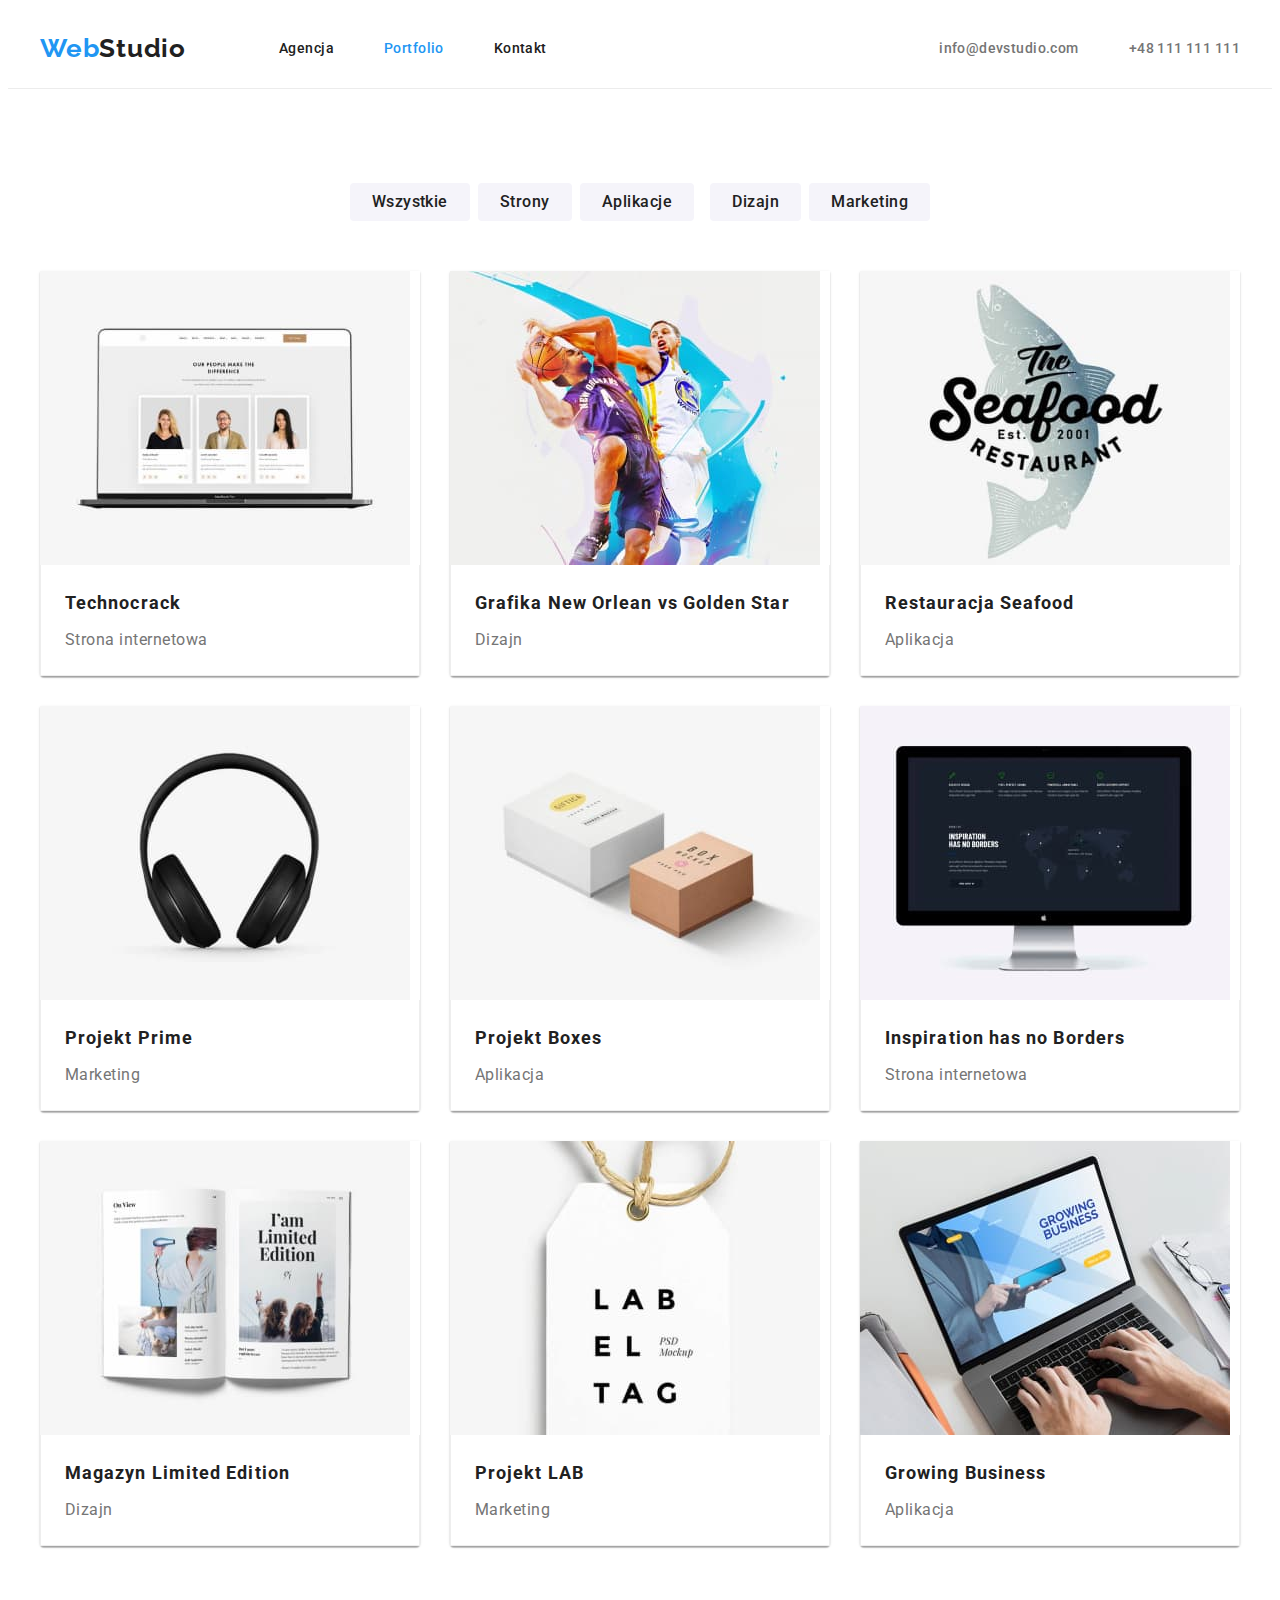
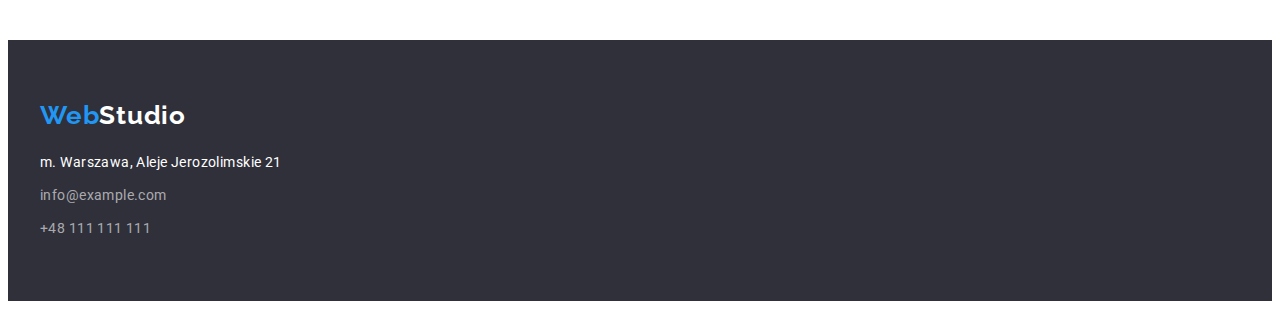
==== portfolio.html @ d02a9b78 "Commit" ====
<!DOCTYPE html>
<html lang="pl">

<head>
    <meta charset="UTF-8">
    <meta http-equiv="X-UA-Compatible" content="IE=edge">
    <meta name="viewport" content="width=device-width, initial-scale=1.0">
    <title>webstudio-pierwszy projekt</title>
    
    <!--Normalize-->
    <link rel="stylesheet" href="https://cdnjs.cloudflare.com/ajax/libs/modern-normalize/1.1.0/modern-normalize.min.css"
        integrity="sha512-wpPYUAdjBVSE4KJnH1VR1HeZfpl1ub8YT/NKx4PuQ5NmX2tKuGu6U/JRp5y+Y8XG2tV+wKQpNHVUX03MfMFn9Q=="
        crossorigin="anonymous" referrerpolicy="no-referrer" />
    <!--Normalize end-->
    <!--Google fonts links-->
    <link rel="preconnect" href="https://fonts.googleapis.com">
    <link rel="preconnect" href="https://fonts.gstatic.com" crossorigin>
    <link href="https://fonts.googleapis.com/css2?family=Raleway:wght@700&family=Roboto:wght@400;500;700;900&display=swap"
        rel="stylesheet">
    <!--End Google fonts links-->
    
    <link rel="stylesheet" href="css/styles.css">

</head>

<body>
<header class="header">
<div class="container header-container">
    <!-- <div class="header-container"> -->
        <a class="logo" href="index.html"><span class="brand-color-blue">Web</span>Studio</a>
        <nav class="header-nav-list">
        <ul class="list-style header-nav-container">
            <li><a class="menu-link" href="/index.html">Agencja</a></li>
            <li><a href="./portfolio.html" class="menu-link-activ">Portfolio</a></li>
            <li><a href="/index.html" class="menu-link">Kontakt</a></li>
        </ul>
        </nav>
    <!-- </div> -->
    <!-- <div class="header-nav-container"> -->
        <ul class="list-style contact-list">
        <li><a class="menu-contact-link" href="mailto:info@devstudio.com">info@devstudio.com</a></li>
        <li><a class="menu-contact-link" href="tel:48111111111">+48 111 111 111</a></li>
        </ul>
    <!-- </div> -->
</div>
</header>


    <main>
        <!--Filtr na Stronie portfolio-->
        <section class="section">
            <div class="container">
            <h1 class="visually-hidden">Portfolio</h1>
            <ul class="list-style portfolio-list-button">
               <li><button type="button" class="portfolio-button">Wszystkie</button></li>
                <li><button type="button" class="portfolio-button">Strony</button></li>
                <li><button type="button" class="portfolio-button">Aplikacje</button><li>
                <li><button type="button" class="portfolio-button">Dizajn</button></li>
                <li><button type="button" class="portfolio-button">Marketing</button></li>
            </ul>
            <ul class="list-style portfolio-grid" >
                <li class="portfolio-card">
                    <img src="images/portfolio1.jpg" alt="strona internetowa" width="370" height="294">
                    <div class="portfolio-card-description">
                        <h2 class="portfolio-header2">Technocrack</h2>
                    <p class="portfolio-filter">Strona internetowa</p>
                    </div>
                </li>
                <li class="portfolio-card">
                    <img src="images/portfolio2.jpg" alt="dwóch koszykarzy" width="370" height="294">
                    <div class="portfolio-card-description">
                    <h2 class="portfolio-header2">Grafika New Orlean vs Golden Star</h2>
                    <p class="portfolio-filter">Dizajn</p>
                    </div>
                </li>
                <li class="portfolio-card">
                    <img src="images/portfolio3.jpg" alt="logo z rybą" width="370" height="294">
                    <div class="portfolio-card-description">
                    <h2 class="portfolio-header2">Restauracja Seafood</h2>
                    <p class="portfolio-filter">Aplikacja</p>
                    </div>
                </li>
                <li class="portfolio-card">
                    <img src="images/portfolio4.jpg" alt="słuchawki" width="370" height="294">
                    <div class="portfolio-card-description">
                    <h2 class="portfolio-header2">Projekt Prime</h2>
                    <p class="portfolio-filter">Marketing</p>
                    </div>
                </li>
                <li class="portfolio-card">
                    <img src="images/portfolio5.jpg" alt="dwa pudełka" width="370" height="294">
                    <div class="portfolio-card-description">
                    <h2 class="portfolio-header2">Projekt Boxes</h2>
                    <p class="portfolio-filter">Aplikacja</p>
                    </div>
                </li>
                <li class="portfolio-card">
                    <img src="images/portfolio6.jpg" alt="monitor" width="370" height="294">
                    <div class="portfolio-card-description">
                    <h2 class="portfolio-header2">Inspiration has no Borders</h2>
                    <p class="portfolio-filter">Strona internetowa</p>
                    </div>
                </li>
                <li class="portfolio-card">
                    <img src="images/portfolio7.jpg" alt="książka" width="370" height="294">
                    <div class="portfolio-card-description">
                    <h2 class="portfolio-header2">Magazyn Limited Edition</h2>
                    <p class="portfolio-filter">Dizajn</p>
                    </div>
                </li>
                <li class="portfolio-card">
                    <img src="images/portfolio8.jpg" alt="etykietka" width="370" height="294">
                    <div class="portfolio-card-description">
                    <h2 class="portfolio-header2">Projekt LAB</h2>
                    <p class="portfolio-filter">Marketing</p>
                    </div>
                </li>
                <li class="portfolio-card">
                    <img src="images/portfolio9.jpg" alt="laptop" width="370" height="294">
                    <div class="portfolio-card-description">
                    <h2 class="portfolio-header2">Growing Business</h2>
                    <p class="portfolio-filter">Aplikacja</p>
                    </div>
                </li>
            </ul>
             </div> 
        </section>
    </main>


    <footer class="footer">
        <div class="container">
            <a class="footer-logo" href="index.html"><span class="brand-color-blue">Web</span>Studio</a>
            <address class="address style">
                <ul class="list-style">
                    <li class="footer-padding"><a class="footer-link-address" href="https://goo.gl/maps/v4wxsE9NDZiypeX38"
                            target="_blank">m. Warszawa, Aleje Jerozolimskie 21</a></li>
                    <li class="footer-padding"><a class="footer-link-contact"
                            href="mailto:info@example.com">info@example.com</a></li>
                    <li class="footer-padding"><a class="footer-link-contact" href="tel:48111111111">+48 111 111 111</a>
                    </li>
                </ul>
            </address>
        </div>
    </footer>
</body>

</html>
---- css/styles.css ----
:root{
    --brand-color-blue: #2196F3;
    --brand-color-black: #212121;
    --brand-color-grey: #757575;
    --brand-color-white: #FFFFFF;
    --brand-footer-color-grey:rgba(255, 255, 255, 0.6);
    --brand-background-dark: #2F303A;
    --brand-background-main: #E5E5E5;
    --brand-background-team: #F5F4FA;
    --brand-header-border: #ECECEC;

}

body{
    font-family: 'Roboto', sans-serif;
    color: var(--brand-color-black);
    background-color: var(--brand-color-white);
    font-size: 14px;
    letter-spacing: 0.03em;
    /* margin: 0 auto; */
}
h1,
h2,
h3,
h4,
h5,
h6,
p{
    margin: 0;
}

img{
    display: block;
    max-width: 100%;
    height: auto;
}
ul,
ol{
    list-style: none;
    padding-left: 0;
    margin: 0;
}
a {
    text-decoration: none;
}
address{
    font-style: normal;
}
/* button{
    display: block;
    cursor: pointer;
    border: none;
    border-radius: 4px;
} */




.header{
border-bottom: 1px solid var(--brand-header-border);
}

.container {
    width: 1200px;
    margin: 0 auto;
    padding: 0 15px;
    
}
.header-container {
   display: flex; 
align-items: center;
/* justify-content: space-between;
padding-top: 24px;
    padding-bottom: 25px; */
}

.header-nav-container {
    display: flex;
    align-items: center;
    gap: 50px;
}

.contact-list{
 display: flex; 
align-items: center;
gap: 50px;
margin-left: auto;

}
.header-nav-list{
    margin-left: 93px;
}

/* .header-nav-container li{
    margin: 0 20px
} */


.flex-list{
    display: flex;
}
.photo-list{
    display: flex;
    /* margin-top: 50px; */
    gap: 30px;
}
.section {
    padding: 94px 0;
}

.list-style{
    list-style:none;
    
}
.lorem-section{
    padding-bottom: 0;
}

.lorem-h3 {
font-weight: 700;
    font-size: 14px;
    line-height: 1.1429;
    letter-spacing: 0.03em;
    margin-bottom: 10px;
}

.lorem-p {
    
    line-height: 1.714;
    color: var(--brand-color-grey);
}

.portfolio-header2{
    font-weight: 700;
        font-size: 18px;
        line-height: 2;
        letter-spacing: 0.06em;
        margin-bottom: 4px;
}


.header-two{
    font-weight: 700;
        font-size: 36px;
        line-height: 1.1667;
        letter-spacing: 0.03em;
        text-align: center;
        margin-bottom: 50px;
        }

.portfolio-filter{
    color: var(--brand-color-grey);
        font-size: 16px;
        line-height: 1.875;
        letter-spacing: 0.03em;
}


.logo{
    font-family: 'Raleway', sans-serif;
    font-weight: 700;
    font-size: 26px;
    line-height: 1.19;
    letter-spacing: 0.03em;
    color: var(--brand-color-black);
    text-decoration: none;
}


.brand-color-blue{
   color: var(--brand-color-blue);
}

.menu-link{
text-decoration: none;
font-size: 14px;
font-weight: 500;
color: var(--brand-color-black);
padding: 32px 0;
        display: block;
}

.menu-link:hover{
color: var(--brand-color-blue);
}
.menu-link:focus{
color: var(--brand-color-blue);
}

.menu-link-activ{
    text-decoration: none;
        font-size: 14px;
        font-weight: 500;
        color: var(--brand-color-blue);
        padding: 32px 0;
        display: block;
    }
.menu-link-activ:hover{
color: var(--brand-color-blue);;
}
.menu-link-activ:focus{
color: var(--brand-color-blue);;
}

.menu-contact-link{
    color: var(--brand-color-grey);
    text-decoration: none;
    font-size: 14px;
    font-weight: 500;
}
.menu-contact-link:hover{
    color: var(--brand-color-blue);
    }

.menu-contact-link:focus {
    color: var(--brand-color-blue);
}


.header-one-structure{
    text-align: center;
    background-color: var(--brand-background-dark);
    padding: 200px 0;
    
}
.header-one{
    font-weight: 900;
        font-size: 44px;
        line-height: 1.3636;
        color: var(--brand-color-white);
        letter-spacing: 0.06em;
    text-align: center;
    margin: 0 auto;
    margin-bottom: 30px;
    width: 696px;
    
    
    }

.header-one-button {
    color: var(--brand-color-white);
    background-color: var(--brand-color-blue);
    border: none;
    font-weight: 700;
        font-size: 16px;
        line-height: 1.875;
        letter-spacing: 0.06em;
        cursor: pointer;
        font-family: 'Roboto', sans-serif;
        border-radius: 4px;
        padding: 10px 42px;
        
}


.team{
    background-color: var(--brand-background-team);
}

.team-card{
    
    background-color: var(--brand-color-white);
    box-shadow: 0px 1px 3px rgba(0, 0, 0, 0.12), 0px 1px 1px rgba(0, 0, 0, 0.14), 0px 2px 1px rgba(0, 0, 0, 0.2);
        border-radius: 0px 0px 4px 4px;
        /* padding-bottom: 30px; */
        text-align: center;
        
}
.team-padding{
    padding-top: 30px;
    padding-bottom: 30px;
}

.team-name {
    font-weight: 500;
    font-size: 16px;
        line-height: 1.1875;
        letter-spacing: 0.03em;
    /* padding-top: 30px; */
    margin-bottom: 10px;
}


.team-job {
    color: #757575;
    font-size: 16px;
        line-height: 1.1875;
        letter-spacing: 0.03em;
        /* padding-bottom: 30px; */
}



.footer{
    padding-top: 60px;
    padding-bottom: 60px;
    background-color: var(--brand-background-dark);
    color: var(--brand-color-white)
}


/* Footer */
.footer-logo {
    font-family: 'Raleway', sans-serif;
    font-weight: 700;
    font-size: 26px;
    line-height: 1.1923;
    letter-spacing: 0.03em;
    color: var(--brand-color-white);
    text-decoration: none;
    
}

.address.style{
    font-style: normal;
    margin-top: 20px;
}

.footer-link-address{
        font-size: 14px;
        line-height: 1.71;
        color: var(--brand-color-white);
        text-decoration:none;
        letter-spacing: 0.03em;
    
}

.footer-padding:not(:first-child){
    margin-top: 9px;
}

.footer-link-contact {
    font-size: 14px;
    line-height: 1.71;
    letter-spacing: 0.03em;
    text-decoration-line: none;
    color: var(--brand-footer-color-grey);
    
}

.footer-link-contact:hover,
.footer-link-contact:focus,
.footer-link-contact:active {
    color: var(--brand-color-white);
}
/* Footer end */

.active-blue{
    color: var(--brand-color-blue);
}

.portfolio-button {
    background-color: #f5f4fa;
    color: var(--brand-color-black);
    font-size: 16px;
    border: none;
    cursor: pointer;
    letter-spacing: 0.03em;
    font-weight: 500;
    line-height: 1.625;
    font-family: 'Roboto', sans-serif;
    padding: 6px 22px;
    border-radius: 4px;
}
.portfolio-button:hover, .portfolio-button:focus, .portfolio-button:active{
    background-color: var(--brand-color-blue);
    color: var(--brand-color-white);
}
.portfolio-list-button{
            display: flex;
            justify-content: center;
            gap: 8px;
        }



.portfolio-grid{
            display: flex;
            flex-wrap: wrap;
            margin-top: 50px;
            gap: 30px;
}
.portfolio-card{
        background-color: var(--brand-color-white);
        box-shadow: 0px 1px 3px rgba(0, 0, 0, 0.12), 0px 1px 1px rgba(0, 0, 0, 0.14), 0px 2px 1px rgba(0, 0, 0, 0.2);
        border-radius: 0px 0px 4px 4px;
        /* padding-bottom: 30px; */
        /* border: 1px solid #EEEEEE; */
        width: calc((100% - 60px) /3);

}

.portfolio-card-description {
    padding: 20px 24px;
    border: 1px solid #EEEEEE;
    border-top: none;
}

.visually-hidden {
    position: absolute;
    width: 1px;
    height: 1px;
    margin: -1px;
    border: 0;
    padding: 0;

    white-space: nowrap;
    clip-path: inset(100%);
    clip: rect(0 0 0 0);
    overflow: hidden;
}
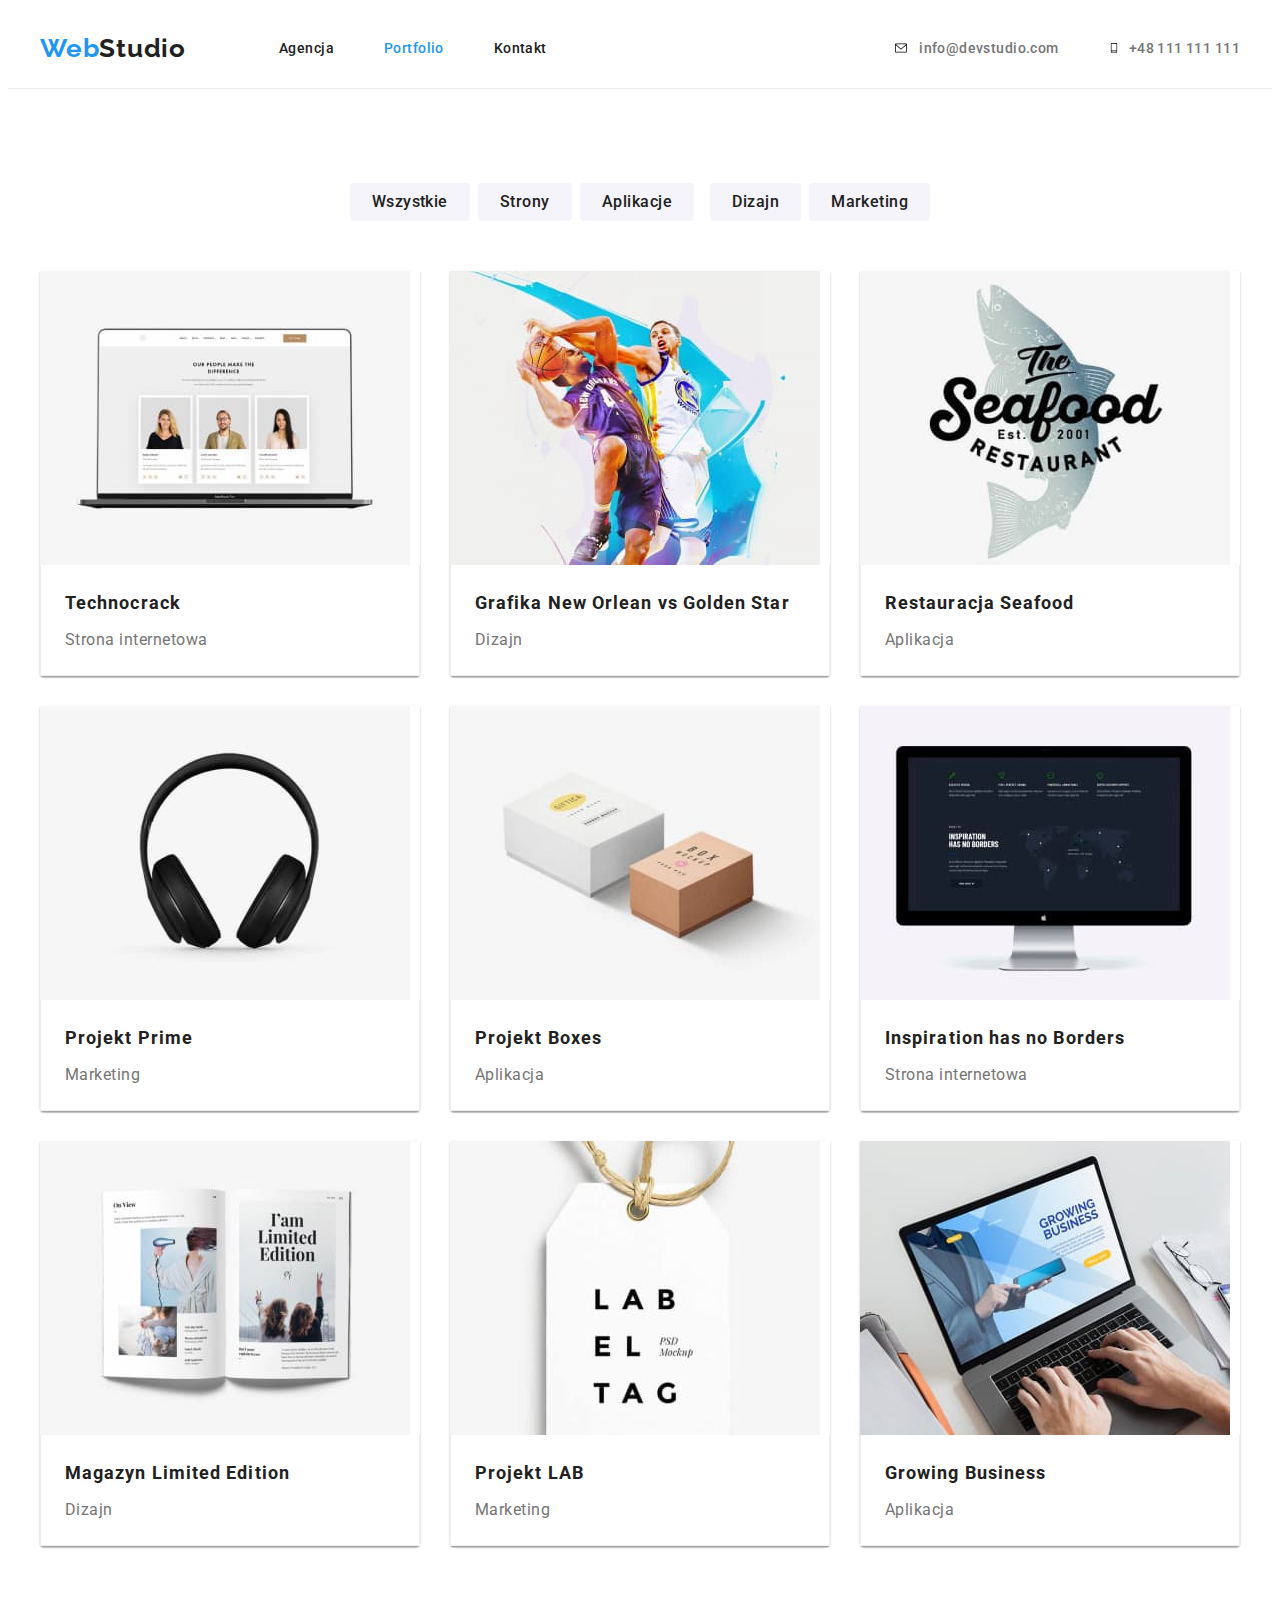
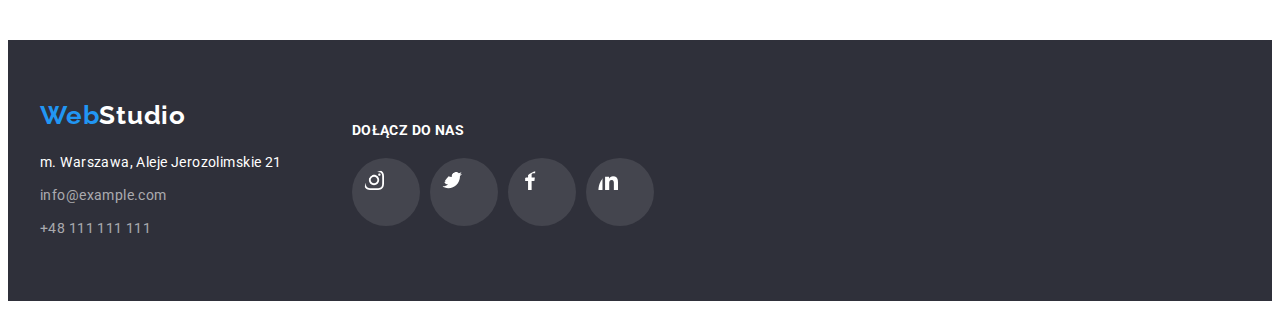
==== commit 2a485fa0: "Update" ====
--- a/portfolio.html
+++ b/portfolio.html
@@ -30,17 +30,25 @@
         <a class="logo" href="index.html"><span class="brand-color-blue">Web</span>Studio</a>
         <nav class="header-nav-list">
         <ul class="list-style header-nav-container">
-            <li><a class="menu-link" href="/index.html">Agencja</a></li>
+            <li><a class="menu-link" href="./index.html">Agencja</a></li>
             <li><a href="./portfolio.html" class="menu-link-activ">Portfolio</a></li>
             <li><a href="/index.html" class="menu-link">Kontakt</a></li>
         </ul>
         </nav>
     <!-- </div> -->
     <!-- <div class="header-nav-container"> -->
-        <ul class="list-style contact-list">
-        <li><a class="menu-contact-link" href="mailto:info@devstudio.com">info@devstudio.com</a></li>
-        <li><a class="menu-contact-link" href="tel:48111111111">+48 111 111 111</a></li>
-        </ul>
+    <ul class="list-style contact-list">
+        <li><a class="menu-contact-link" href="mailto:info@devstudio.com">
+                <svg class="contact-icon" width="16" height="12">
+                    <use href="images/icons.svg#icon-envelope"></use>
+                </svg>
+                <span>info@devstudio.com</span></a></li>
+        <li><a class="menu-contact-link" href="tel:48111111111">
+                <svg class="contact-icon" width="10" height="16">
+                    <use href="images/icons.svg#icon-smartphone"></use>
+                </svg>
+                <span>+48 111 111 111</span></a></li>
+    </ul>
     <!-- </div> -->
 </div>
 </header>
@@ -129,18 +137,46 @@
 
 
     <footer class="footer">
-        <div class="container">
-            <a class="footer-logo" href="index.html"><span class="brand-color-blue">Web</span>Studio</a>
-            <address class="address style">
-                <ul class="list-style">
-                    <li class="footer-padding"><a class="footer-link-address" href="https://goo.gl/maps/v4wxsE9NDZiypeX38"
-                            target="_blank">m. Warszawa, Aleje Jerozolimskie 21</a></li>
-                    <li class="footer-padding"><a class="footer-link-contact"
-                            href="mailto:info@example.com">info@example.com</a></li>
-                    <li class="footer-padding"><a class="footer-link-contact" href="tel:48111111111">+48 111 111 111</a>
+        <div class="container footer-section">
+            <div>
+                <a class="footer-logo" href="index.html"><span class="brand-color-blue">Web</span>Studio</a>
+                <address class="address style">
+                    <ul class="list-style">
+                        <li class="footer-padding"><a class="footer-link-address"
+                                href="https://goo.gl/maps/v4wxsE9NDZiypeX38" target="_blank">m. Warszawa, Aleje
+                                Jerozolimskie 21</a></li>
+                        <li class="footer-padding"><a class="footer-link-contact"
+                                href="mailto:info@example.com">info@example.com</a></li>
+                        <li class="footer-padding"><a class="footer-link-contact" href="tel:48111111111">+48 111 111 111</a>
+                        </li>
+                    </ul>
+                </address>
+            </div>
+            <div class="footer-social">
+                <p class="footer-p">DOŁĄCZ DO NAS</p>
+                <ul class="footer-social-list">
+                    <li><a href="#" target="blank">
+                            <svg width="44" height="44" class="footer-socials">
+                                <use width="20" height="20" href="./images/icons.svg#icon-instagram1"></use>
+                            </svg></a>
+                    </li>
+                    <li><a href="#" target="blank">
+                            <svg width="44" height="44" class="footer-socials">
+                                <use width="20" height="20" href="./images/icons.svg#icon-twitter1"></use>
+                            </svg></a>
+                    </li>
+                    <li><a href="#" target="blank">
+                            <svg width="44" height="44" class="footer-socials">
+                                <use width="20" height="20" href="./images/icons.svg#icon-facebook1"></use>
+                            </svg></a>
+                    </li>
+                    <li><a href="#" target="blank">
+                            <svg width="44" height="44" class="footer-socials">
+                                <use width="20" height="20" href="./images/icons.svg#icon-linkedin1"></use>
+                            </svg></a>
                     </li>
                 </ul>
-            </address>
+            </div>
         </div>
     </footer>
 </body>
--- a/css/styles.css
+++ b/css/styles.css
@@ -8,6 +8,9 @@
     --brand-background-main: #E5E5E5;
     --brand-background-team: #F5F4FA;
     --brand-header-border: #ECECEC;
+    --brand-icons-grey: #AFB1B8;
+    --brand-background-lorem: #F5F4FA;
+    --brand-footer-background-socials: rgba(255, 255, 255, 0.1);
 
 }
 
@@ -61,7 +64,7 @@
 }
 
 .container {
-    width: 1200px;
+    max-width: 1200px;
     margin: 0 auto;
     padding: 0 15px;
     
@@ -85,7 +88,17 @@
 align-items: center;
 gap: 50px;
 margin-left: auto;
-
+}
+
+
+.contact-icon{ margin-right: 10px;
+}
+
+.contact-icon:hover{
+    fill:var(--brand-color-blue);
+}
+.cotact-icon:focus:{
+    fill:var(--brand-color-blue);
 }
 .header-nav-list{
     margin-left: 93px;
@@ -136,6 +149,14 @@
         line-height: 2;
         letter-spacing: 0.06em;
         margin-bottom: 4px;
+}
+
+.lorem-icons{
+    width: 270px;
+    height: 120px;
+    background-color: var(--brand-background-lorem);
+    padding: 25px 100px;
+    margin-bottom: 30px;
 }
 
 
@@ -207,7 +228,10 @@
     text-decoration: none;
     font-size: 14px;
     font-weight: 500;
-}
+     display: flex;
+  align-items: center;
+}
+
 .menu-contact-link:hover{
     color: var(--brand-color-blue);
     }
@@ -220,9 +244,10 @@
 .header-one-structure{
     text-align: center;
     background-color: var(--brand-background-dark);
-    padding: 200px 0;
-    
-}
+    background-image: linear-gradient(rgba(47, 48, 58, 0.4),rgba(47, 48, 58, 0.4)), url(../images/background.jpg);
+    padding: 200px 0;  
+}
+
 .header-one{
     font-weight: 900;
         font-size: 44px;
@@ -289,6 +314,66 @@
         /* padding-bottom: 30px; */
 }
 
+.team-social-links{
+margin-top: 16px;
+}
+
+.team-icon{
+    width:20px;
+    height: 20px;
+    margin: 10px;
+    fill: var(--brand-icons-grey);
+    /* margin-top: 16px; */
+}
+
+.team-icon:hover {
+    fill: var(--brand-color-white);
+    background-color: var(--brand-color-blue);
+    border-radius: 50%;
+}
+
+.clients-section {
+    display: flex;
+    gap: 30px;
+    list-style: none;
+    align-items: center;
+    /* max-width: 1200px; */
+    cursor: pointer;
+    /* justify-content: center; */
+}
+
+
+.clients{
+    align-items: center;
+    width: 170px;
+    height: 92px;
+    display: flex;
+    margin: auto;
+    /* margin-right: 30px; */
+    padding: 16px 32px;
+    border: 1px solid var(--brand-icons-grey);
+    border-radius: 4px;
+    fill: var(--brand-icons-grey);
+    
+   
+}
+
+.clients:hover{
+    fill: var(--brand-color-blue);
+    border: 1px solid var(--brand-color-blue);
+}
+.clients:focus{
+    fill: var(--brand-color-blue);
+    border: 1px solid var(--brand-color-blue);
+}
+
+/* .clients-icon:hover{
+    fill: var(--brand-color-blue);
+}
+.clients-icon:focus {
+    fill: var(--brand-color-blue);
+} */
+
 
 
 .footer{
@@ -300,6 +385,11 @@
 
 
 /* Footer */
+.footer-section{
+    display:flex;
+}
+
+
 .footer-logo {
     font-family: 'Raleway', sans-serif;
     font-weight: 700;
@@ -342,6 +432,34 @@
 .footer-link-contact:focus,
 .footer-link-contact:active {
     color: var(--brand-color-white);
+}
+.footer-social-list {
+    display: flex;
+    justify-content: space-between;
+    gap: 10px;
+}
+.footer-social{
+    margin-left: 70px;
+    margin-top: 22px;
+}
+.footer-socials{
+    padding: 12px;
+    fill: var(--brand-color-white);
+    background-color: var(--brand-footer-background-socials);
+    border-radius: 50%; 
+    
+}
+.footer-socials:hover{
+    background-color: var(--brand-color-blue);
+    border-radius: 50%;
+}
+.footer-p{
+    font-style: normal;
+        font-weight: 700;
+        font-size: 14px;
+        line-height: 1,14;
+        letter-spacing: 0.03em;
+        margin-bottom: 20px;
 }
 /* Footer end */
 
@@ -408,4 +526,9 @@
     clip-path: inset(100%);
     clip: rect(0 0 0 0);
     overflow: hidden;
-}+}
+
+/* .dupa{
+    display: flex;
+        align-items: center;
+} */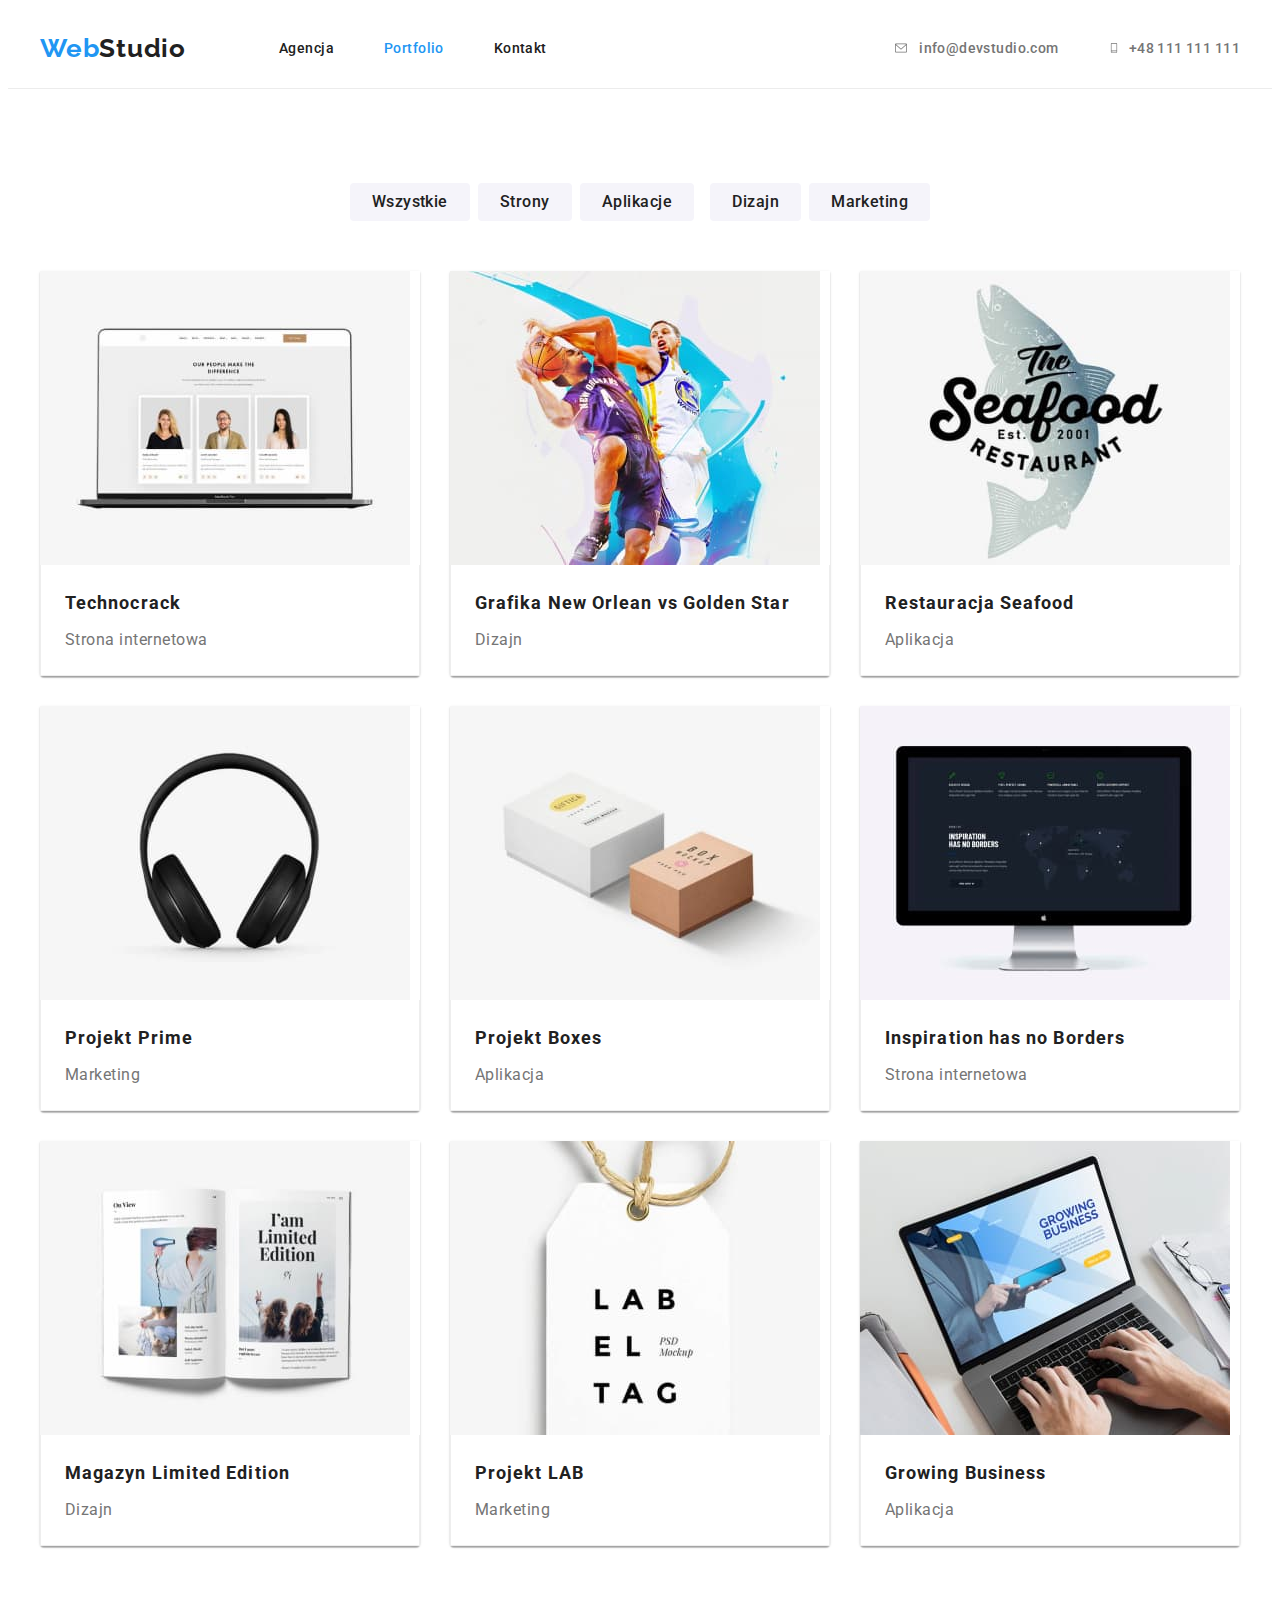
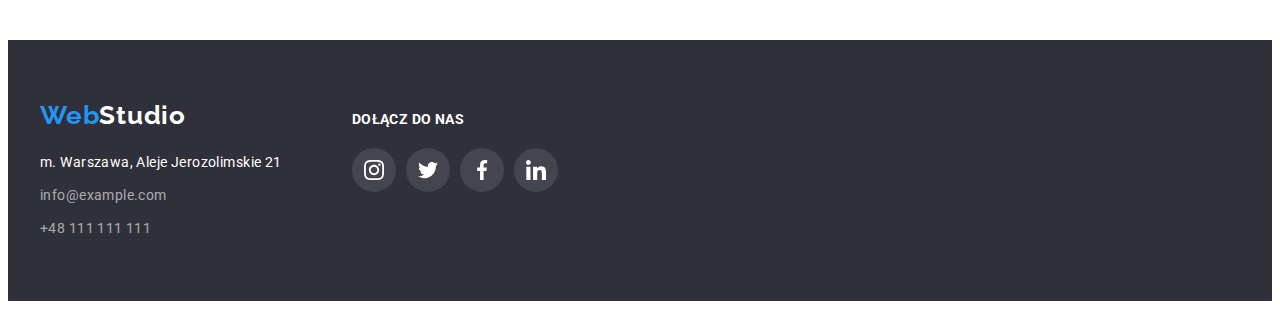
==== commit 5fc77e58: "Up" ====
--- a/portfolio.html
+++ b/portfolio.html
@@ -136,49 +136,49 @@
     </main>
 
 
-    <footer class="footer">
-        <div class="container footer-section">
-            <div>
-                <a class="footer-logo" href="index.html"><span class="brand-color-blue">Web</span>Studio</a>
-                <address class="address style">
-                    <ul class="list-style">
-                        <li class="footer-padding"><a class="footer-link-address"
-                                href="https://goo.gl/maps/v4wxsE9NDZiypeX38" target="_blank">m. Warszawa, Aleje
-                                Jerozolimskie 21</a></li>
-                        <li class="footer-padding"><a class="footer-link-contact"
-                                href="mailto:info@example.com">info@example.com</a></li>
-                        <li class="footer-padding"><a class="footer-link-contact" href="tel:48111111111">+48 111 111 111</a>
-                        </li>
-                    </ul>
-                </address>
-            </div>
-            <div class="footer-social">
-                <p class="footer-p">DOŁĄCZ DO NAS</p>
-                <ul class="footer-social-list">
-                    <li><a href="#" target="blank">
-                            <svg width="44" height="44" class="footer-socials">
-                                <use width="20" height="20" href="./images/icons.svg#icon-instagram1"></use>
-                            </svg></a>
-                    </li>
-                    <li><a href="#" target="blank">
-                            <svg width="44" height="44" class="footer-socials">
-                                <use width="20" height="20" href="./images/icons.svg#icon-twitter1"></use>
-                            </svg></a>
-                    </li>
-                    <li><a href="#" target="blank">
-                            <svg width="44" height="44" class="footer-socials">
-                                <use width="20" height="20" href="./images/icons.svg#icon-facebook1"></use>
-                            </svg></a>
-                    </li>
-                    <li><a href="#" target="blank">
-                            <svg width="44" height="44" class="footer-socials">
-                                <use width="20" height="20" href="./images/icons.svg#icon-linkedin1"></use>
-                            </svg></a>
+<footer class="footer">
+    <div class="container footer-section">
+        <div>
+            <a class="footer-logo" href="index.html"><span class="brand-color-blue">Web</span>Studio</a>
+            <address class="address style">
+                <ul class="list-style">
+                    <li class="footer-padding"><a class="footer-link-address"
+                            href="https://goo.gl/maps/v4wxsE9NDZiypeX38" target="_blank">m. Warszawa, Aleje
+                            Jerozolimskie 21</a></li>
+                    <li class="footer-padding"><a class="footer-link-contact"
+                            href="mailto:info@example.com">info@example.com</a></li>
+                    <li class="footer-padding"><a class="footer-link-contact" href="tel:48111111111">+48 111 111 111</a>
                     </li>
                 </ul>
-            </div>
+            </address>
         </div>
-    </footer>
+        <div class="footer-social">
+            <p class="footer-p">DOŁĄCZ DO NAS</p>
+            <ul class="footer-social-list">
+                <li><a href="#" target="blank">
+                        <svg width="44" height="44" class="footer-socials">
+                            <use width="20" height="20" x="12" y="12" href="./images/icons.svg#icon-instagram1"></use>
+                        </svg></a>
+                </li>
+                <li><a href="#" target="blank">
+                        <svg width="44" height="44" class="footer-socials">
+                            <use width="20" height="20" x="12" y="12" href="./images/icons.svg#icon-twitter1"></use>
+                        </svg></a>
+                </li>
+                <li><a href="#" target="blank">
+                        <svg width="44" height="44" class="footer-socials">
+                            <use width="20" height="20" x="12" y="12" href="./images/icons.svg#icon-facebook1"></use>
+                        </svg></a>
+                </li>
+                <li><a href="#" target="blank">
+                        <svg width="44" height="44" class="footer-socials">
+                            <use width="20" height="20" x="12" y="12" href="./images/icons.svg#icon-linkedin1"></use>
+                        </svg></a>
+                </li>
+            </ul>
+        </div>
+    </div>
+</footer>
 </body>
 
 </html>--- a/css/styles.css
+++ b/css/styles.css
@@ -92,6 +92,7 @@
 
 
 .contact-icon{ margin-right: 10px;
+    fill: currentColor;
 }
 
 .contact-icon:hover{
@@ -230,15 +231,18 @@
     font-weight: 500;
      display: flex;
   align-items: center;
+fill: var(--brand-color-grey);
+  /* vertical-align: middle; */
 }
 
 .menu-contact-link:hover{
     color: var(--brand-color-blue);
     }
-
 .menu-contact-link:focus {
     color: var(--brand-color-blue);
 }
+
+
 
 
 .header-one-structure{
@@ -319,14 +323,20 @@
 }
 
 .team-icon{
-    width:20px;
+    /* width:20px;
     height: 20px;
-    margin: 10px;
+    margin: 10px; */
     fill: var(--brand-icons-grey);
+    
     /* margin-top: 16px; */
 }
 
 .team-icon:hover {
+    fill: var(--brand-color-white);
+    background-color: var(--brand-color-blue);
+    border-radius: 50%;
+}
+.team-icon:focus {
     fill: var(--brand-color-white);
     background-color: var(--brand-color-blue);
     border-radius: 50%;
@@ -367,14 +377,6 @@
     border: 1px solid var(--brand-color-blue);
 }
 
-/* .clients-icon:hover{
-    fill: var(--brand-color-blue);
-}
-.clients-icon:focus {
-    fill: var(--brand-color-blue);
-} */
-
-
 
 .footer{
     padding-top: 60px;
@@ -437,13 +439,14 @@
     display: flex;
     justify-content: space-between;
     gap: 10px;
+    list-style: none;
 }
 .footer-social{
     margin-left: 70px;
-    margin-top: 22px;
+    margin-top: 12px;
 }
 .footer-socials{
-    padding: 12px;
+    /* padding: 12px; */
     fill: var(--brand-color-white);
     background-color: var(--brand-footer-background-socials);
     border-radius: 50%; 
@@ -451,13 +454,16 @@
 }
 .footer-socials:hover{
     background-color: var(--brand-color-blue);
-    border-radius: 50%;
+    border-radius: 50%;}
+.footer-socials:focus {
+            background-color: var(--brand-color-blue);
+            border-radius: 50%;
 }
 .footer-p{
     font-style: normal;
         font-weight: 700;
         font-size: 14px;
-        line-height: 1,14;
+        line-height: 1.14;
         letter-spacing: 0.03em;
         margin-bottom: 20px;
 }
@@ -528,7 +534,3 @@
     overflow: hidden;
 }
 
-/* .dupa{
-    display: flex;
-        align-items: center;
-} */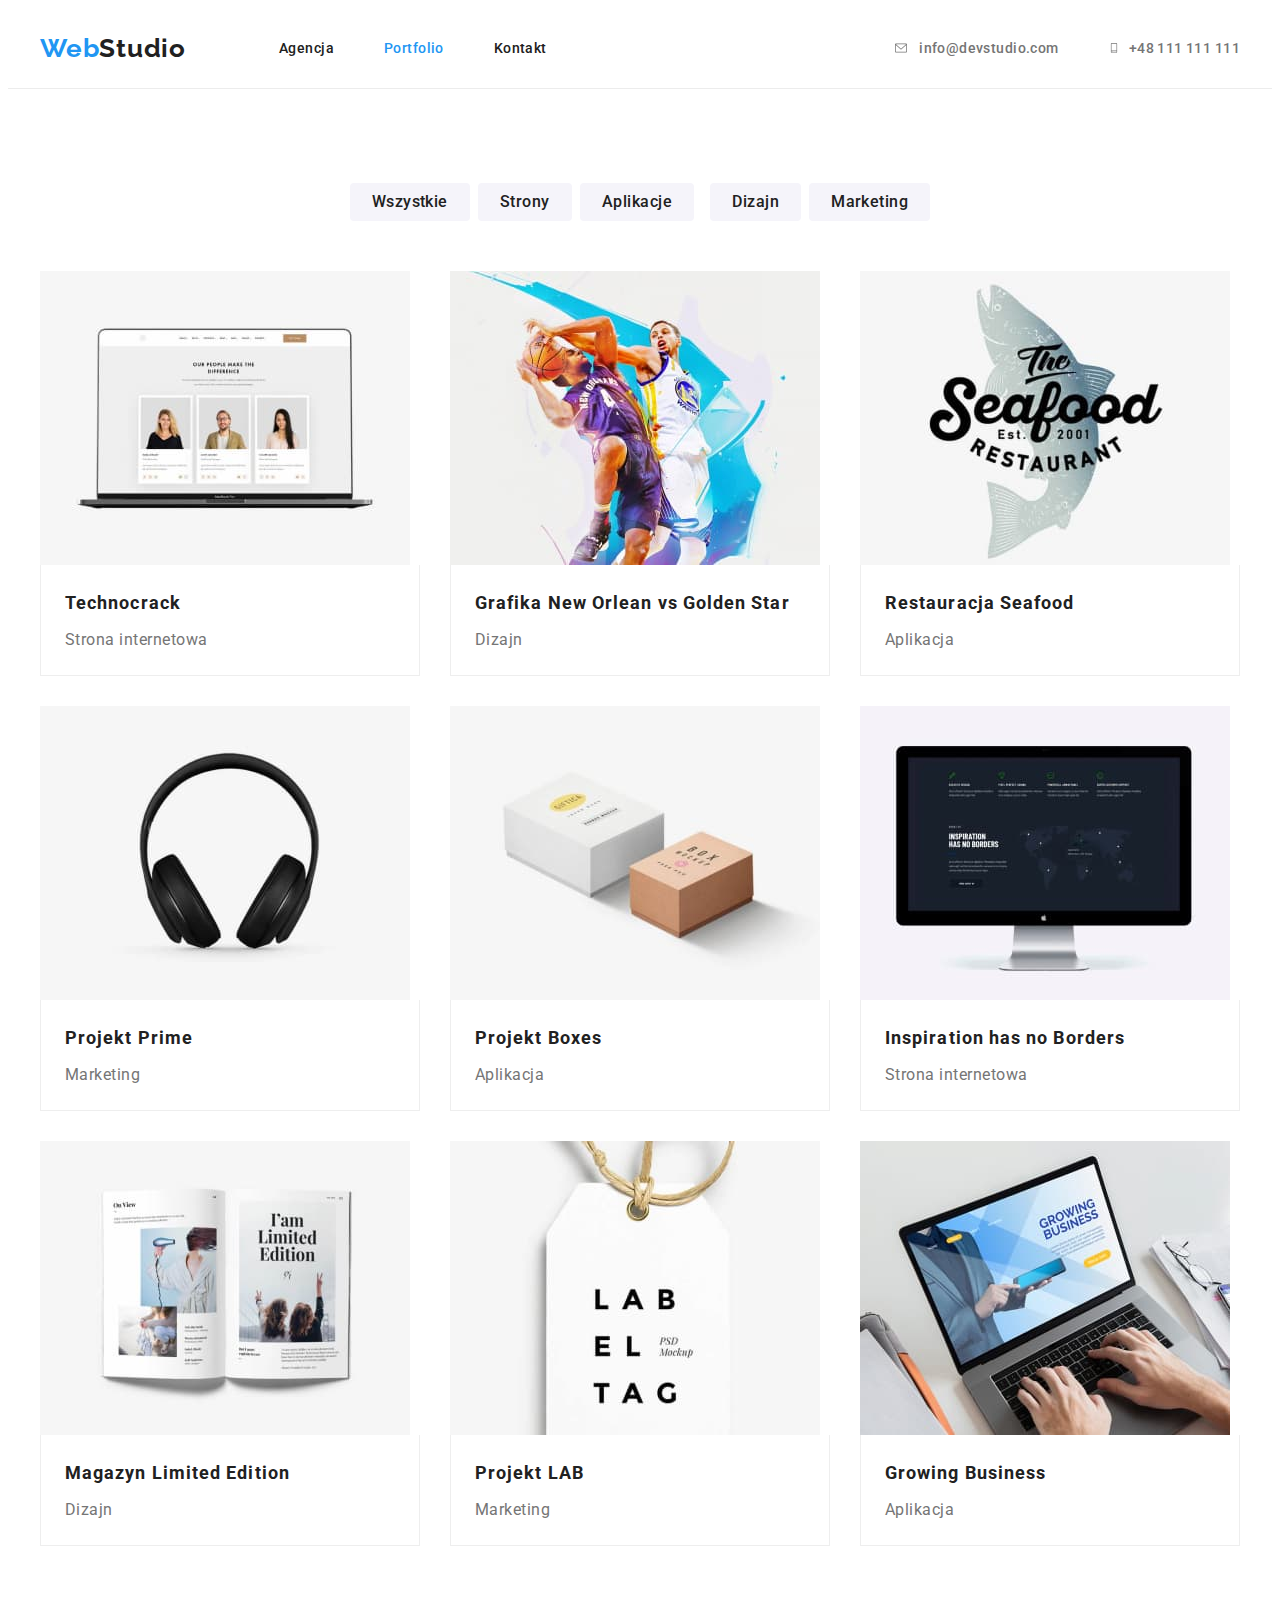
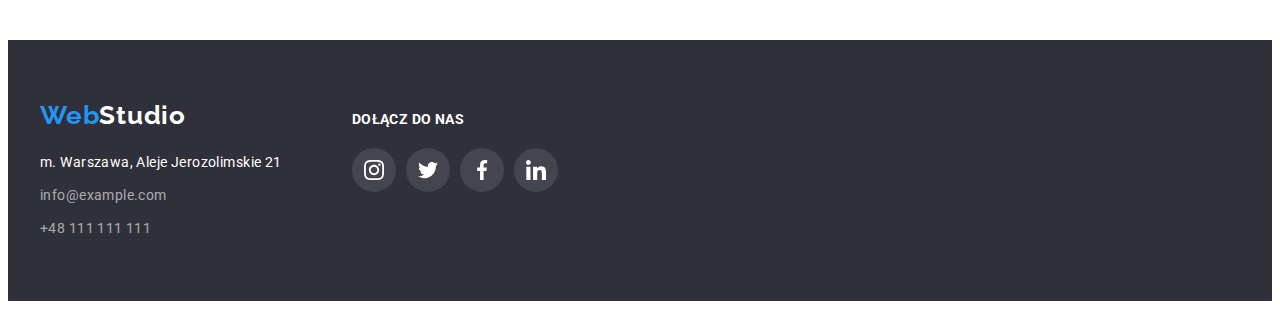
==== commit 0cb20a5b: "Up" ====
--- a/portfolio.html
+++ b/portfolio.html
@@ -39,13 +39,13 @@
     <!-- <div class="header-nav-container"> -->
     <ul class="list-style contact-list">
         <li><a class="menu-contact-link" href="mailto:info@devstudio.com">
-                <svg class="contact-icon" width="16" height="12">
-                    <use href="images/icons.svg#icon-envelope"></use>
+                <svg width="16" height="12" class="contact-icon">
+                    <use width="16" height="12" href="images/icons.svg#icon-envelope"></use>
                 </svg>
                 <span>info@devstudio.com</span></a></li>
         <li><a class="menu-contact-link" href="tel:48111111111">
                 <svg class="contact-icon" width="10" height="16">
-                    <use href="images/icons.svg#icon-smartphone"></use>
+                    <use width="10" height="16" href="images/icons.svg#icon-smartphone"></use>
                 </svg>
                 <span>+48 111 111 111</span></a></li>
     </ul>
--- a/css/styles.css
+++ b/css/styles.css
@@ -489,6 +489,7 @@
 .portfolio-button:hover, .portfolio-button:focus, .portfolio-button:active{
     background-color: var(--brand-color-blue);
     color: var(--brand-color-white);
+    box-shadow: 0px 3px 1px rgba(0, 0, 0, 0.1), 0px 1px 2px rgba(0, 0, 0, 0.08), 0px 2px 2px rgba(0, 0, 0, 0.12);
 }
 .portfolio-list-button{
             display: flex;
@@ -506,12 +507,19 @@
 }
 .portfolio-card{
         background-color: var(--brand-color-white);
-        box-shadow: 0px 1px 3px rgba(0, 0, 0, 0.12), 0px 1px 1px rgba(0, 0, 0, 0.14), 0px 2px 1px rgba(0, 0, 0, 0.2);
+        /* box-shadow: 0px 1px 3px rgba(0, 0, 0, 0.12), 0px 1px 1px rgba(0, 0, 0, 0.14), 0px 2px 1px rgba(0, 0, 0, 0.2); */
         border-radius: 0px 0px 4px 4px;
         /* padding-bottom: 30px; */
         /* border: 1px solid #EEEEEE; */
         width: calc((100% - 60px) /3);
-
+}
+.portfolio-card:hover {
+    box-shadow: 0px 1px 3px rgba(0, 0, 0, 0.12), 0px 1px 1px rgba(0, 0, 0, 0.14), 0px 2px 1px rgba(0, 0, 0, 0.2);
+    cursor: pointer;
+}
+.portfolio-card:focus {
+    box-shadow: 0px 1px 3px rgba(0, 0, 0, 0.12), 0px 1px 1px rgba(0, 0, 0, 0.14), 0px 2px 1px rgba(0, 0, 0, 0.2);
+    cursor: pointer;
 }
 
 .portfolio-card-description {
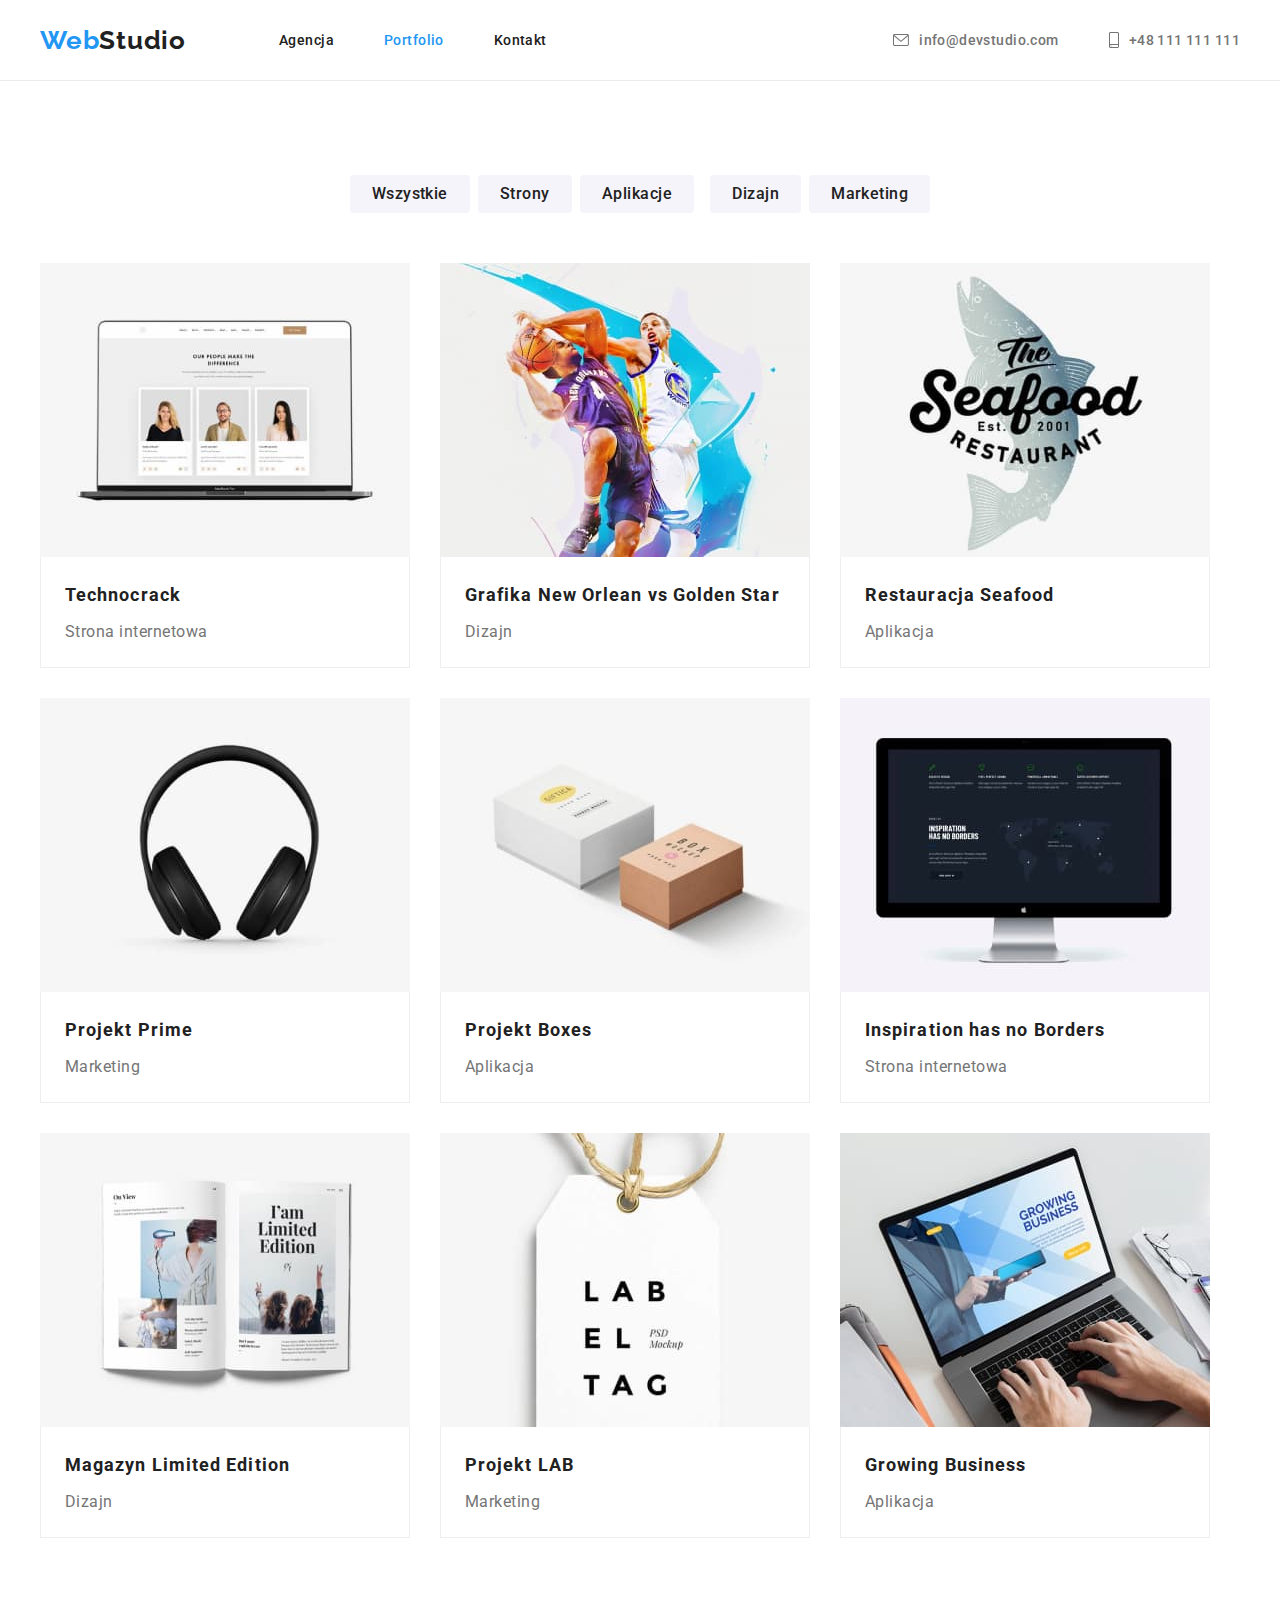
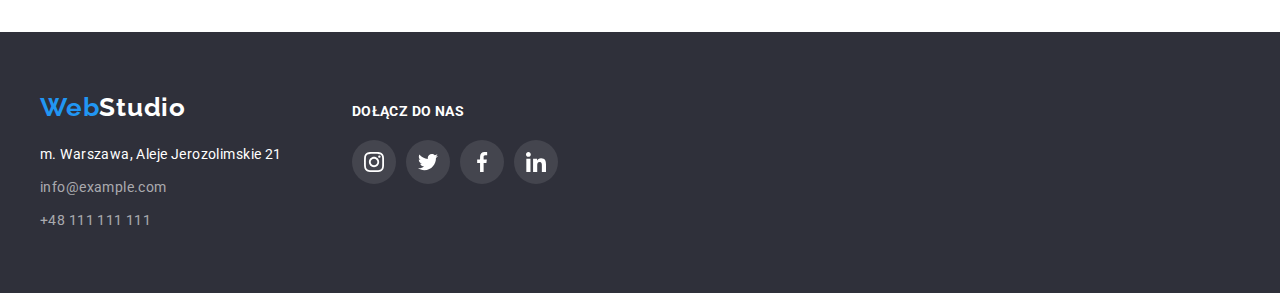
==== commit 412935ea: "Update" ====
--- a/portfolio.html
+++ b/portfolio.html
@@ -37,18 +37,16 @@
         </nav>
     <!-- </div> -->
     <!-- <div class="header-nav-container"> -->
-    <ul class="list-style contact-list">
-        <li><a class="menu-contact-link" href="mailto:info@devstudio.com">
-                <svg width="16" height="12" class="contact-icon">
-                    <use width="16" height="12" href="images/icons.svg#icon-envelope"></use>
-                </svg>
-                <span>info@devstudio.com</span></a></li>
-        <li><a class="menu-contact-link" href="tel:48111111111">
-                <svg class="contact-icon" width="10" height="16">
-                    <use width="10" height="16" href="images/icons.svg#icon-smartphone"></use>
-                </svg>
-                <span>+48 111 111 111</span></a></li>
-    </ul>
+<ul class="list-style contact-list">
+    <li><a class="menu-contact-link" href="mailto:info@devstudio.com">
+            <svg class="contact-icon" width="16" height="12">
+                <use href="images/icons.svg#icon-envelope1"></use>
+            </svg>info@devstudio.com</a></li>
+    <li><a class="menu-contact-link" href="tel:48111111111">
+            <svg class="contact-icon" width="10" height="16">
+                <use href="images/icons.svg#icon-smartphone-2"></use>
+            </svg>+48 111 111 111</a></li>
+</ul>
     <!-- </div> -->
 </div>
 </header>
@@ -67,68 +65,77 @@
                 <li><button type="button" class="portfolio-button">Marketing</button></li>
             </ul>
             <ul class="list-style portfolio-grid" >
-                <li class="portfolio-card">
+                <li><a href="#" target="blank" class="portfolio-link">
                     <img src="images/portfolio1.jpg" alt="strona internetowa" width="370" height="294">
                     <div class="portfolio-card-description">
                         <h2 class="portfolio-header2">Technocrack</h2>
                     <p class="portfolio-filter">Strona internetowa</p>
                     </div>
+                    </a>
                 </li>
-                <li class="portfolio-card">
+                <li><a href="#" target="blank" class="portfolio-link">
                     <img src="images/portfolio2.jpg" alt="dwóch koszykarzy" width="370" height="294">
                     <div class="portfolio-card-description">
                     <h2 class="portfolio-header2">Grafika New Orlean vs Golden Star</h2>
                     <p class="portfolio-filter">Dizajn</p>
                     </div>
+                    </a>
                 </li>
-                <li class="portfolio-card">
+                <li><a href="#" target="blank" class="portfolio-link">
                     <img src="images/portfolio3.jpg" alt="logo z rybą" width="370" height="294">
                     <div class="portfolio-card-description">
                     <h2 class="portfolio-header2">Restauracja Seafood</h2>
                     <p class="portfolio-filter">Aplikacja</p>
                     </div>
+                    </a>
                 </li>
-                <li class="portfolio-card">
+                <li><a href="#" target="blank" class="portfolio-link">
                     <img src="images/portfolio4.jpg" alt="słuchawki" width="370" height="294">
                     <div class="portfolio-card-description">
                     <h2 class="portfolio-header2">Projekt Prime</h2>
                     <p class="portfolio-filter">Marketing</p>
                     </div>
+                    </a>
                 </li>
-                <li class="portfolio-card">
+                <li><a href="#" target="blank" class="portfolio-link">
                     <img src="images/portfolio5.jpg" alt="dwa pudełka" width="370" height="294">
                     <div class="portfolio-card-description">
                     <h2 class="portfolio-header2">Projekt Boxes</h2>
                     <p class="portfolio-filter">Aplikacja</p>
                     </div>
+                    </a>
                 </li>
-                <li class="portfolio-card">
+                <li><a href="#" target="blank" class="portfolio-link">
                     <img src="images/portfolio6.jpg" alt="monitor" width="370" height="294">
                     <div class="portfolio-card-description">
                     <h2 class="portfolio-header2">Inspiration has no Borders</h2>
                     <p class="portfolio-filter">Strona internetowa</p>
                     </div>
+                    </a>
                 </li>
-                <li class="portfolio-card">
+                <li><a href="#" target="blank" class="portfolio-link">
                     <img src="images/portfolio7.jpg" alt="książka" width="370" height="294">
                     <div class="portfolio-card-description">
                     <h2 class="portfolio-header2">Magazyn Limited Edition</h2>
                     <p class="portfolio-filter">Dizajn</p>
                     </div>
+                    </a>
                 </li>
-                <li class="portfolio-card">
+                <li><a href="#" target="blank" class="portfolio-link">
                     <img src="images/portfolio8.jpg" alt="etykietka" width="370" height="294">
                     <div class="portfolio-card-description">
                     <h2 class="portfolio-header2">Projekt LAB</h2>
                     <p class="portfolio-filter">Marketing</p>
                     </div>
+                    </a>
                 </li>
-                <li class="portfolio-card">
+                <li><a href="#" target="blank" class="portfolio-link">
                     <img src="images/portfolio9.jpg" alt="laptop" width="370" height="294">
                     <div class="portfolio-card-description">
                     <h2 class="portfolio-header2">Growing Business</h2>
                     <p class="portfolio-filter">Aplikacja</p>
                     </div>
+                    </a>
                 </li>
             </ul>
              </div> 
--- a/css/styles.css
+++ b/css/styles.css
@@ -13,6 +13,10 @@
     --brand-footer-background-socials: rgba(255, 255, 255, 0.1);
 
 }
+* {
+    margin: 0;
+    padding: 0;
+}
 
 body{
     font-family: 'Roboto', sans-serif;
@@ -20,7 +24,7 @@
     background-color: var(--brand-color-white);
     font-size: 14px;
     letter-spacing: 0.03em;
-    /* margin: 0 auto; */
+    margin: 0 auto;    
 }
 h1,
 h2,
@@ -72,9 +76,7 @@
 .header-container {
    display: flex; 
 align-items: center;
-/* justify-content: space-between;
-padding-top: 24px;
-    padding-bottom: 25px; */
+
 }
 
 .header-nav-container {
@@ -91,23 +93,23 @@
 }
 
 
-.contact-icon{ margin-right: 10px;
+.contact-icon{ 
+    margin-right: 10px;
     fill: currentColor;
+    
 }
 
 .contact-icon:hover{
-    fill:var(--brand-color-blue);
+    /* fill:var(--brand-color-blue); */
 }
 .cotact-icon:focus:{
-    fill:var(--brand-color-blue);
+    /* fill:var(--brand-color-blue); */
 }
 .header-nav-list{
     margin-left: 93px;
 }
 
-/* .header-nav-container li{
-    margin: 0 20px
-} */
+
 
 
 .flex-list{
@@ -115,7 +117,6 @@
 }
 .photo-list{
     display: flex;
-    /* margin-top: 50px; */
     gap: 30px;
 }
 .section {
@@ -150,14 +151,23 @@
         line-height: 2;
         letter-spacing: 0.06em;
         margin-bottom: 4px;
-}
-
-.lorem-icons{
+        color: var(--brand-color-black);
+        
+}
+.lorem-div-icon{
+    margin-bottom: 30px;
     width: 270px;
     height: 120px;
     background-color: var(--brand-background-lorem);
-    padding: 25px 100px;
-    margin-bottom: 30px;
+    border-radius: 4px;
+    display: flex;
+    align-items: center;
+    justify-content: center;
+}
+.lorem-icons{
+    width: 70px;
+    height: 70px;
+    
 }
 
 
@@ -231,8 +241,7 @@
     font-weight: 500;
      display: flex;
   align-items: center;
-fill: var(--brand-color-grey);
-  /* vertical-align: middle; */
+  justify-content: center;
 }
 
 .menu-contact-link:hover{
@@ -247,9 +256,14 @@
 
 .header-one-structure{
     text-align: center;
+    max-width: 1600px;
+    height: 600px;
     background-color: var(--brand-background-dark);
     background-image: linear-gradient(rgba(47, 48, 58, 0.4),rgba(47, 48, 58, 0.4)), url(../images/background.jpg);
     padding: 200px 0;  
+    margin: auto;
+    background-repeat: no-repeat;
+    background-size: cover;
 }
 
 .header-one{
@@ -291,7 +305,6 @@
     background-color: var(--brand-color-white);
     box-shadow: 0px 1px 3px rgba(0, 0, 0, 0.12), 0px 1px 1px rgba(0, 0, 0, 0.14), 0px 2px 1px rgba(0, 0, 0, 0.2);
         border-radius: 0px 0px 4px 4px;
-        /* padding-bottom: 30px; */
         text-align: center;
         
 }
@@ -305,7 +318,6 @@
     font-size: 16px;
         line-height: 1.1875;
         letter-spacing: 0.03em;
-    /* padding-top: 30px; */
     margin-bottom: 10px;
 }
 
@@ -315,66 +327,70 @@
     font-size: 16px;
         line-height: 1.1875;
         letter-spacing: 0.03em;
-        /* padding-bottom: 30px; */
 }
 
 .team-social-links{
 margin-top: 16px;
-}
-
+display: flex;
+align-items: center;
+justify-content: center;
+gap: 10px;
+}
 .team-icon{
-    /* width:20px;
-    height: 20px;
-    margin: 10px; */
-    fill: var(--brand-icons-grey);
-    
-    /* margin-top: 16px; */
-}
-
-.team-icon:hover {
+    fill: currentColor;
+
+}
+.team-socials{
+    width: 44px;
+    height: 44px;
+    display: flex;
+    align-items: center;
+    justify-content: center;
+    color: var(--brand-icons-grey);
+    border-radius: 50%;
+    
+}
+.team-socials:hover {
+    background-color: var(--brand-color-blue);
+    color: var(--brand-color-white)
+}
+.team-socials:focus {
     fill: var(--brand-color-white);
     background-color: var(--brand-color-blue);
-    border-radius: 50%;
-}
-.team-icon:focus {
-    fill: var(--brand-color-white);
-    background-color: var(--brand-color-blue);
-    border-radius: 50%;
+    color: var(--brand-color-white)
 }
 
 .clients-section {
     display: flex;
+    align-items: center;
+    justify-content: center;
     gap: 30px;
     list-style: none;
+    cursor: pointer;
+    
+}
+
+.clients-icon{
+    fill: currentColor;
+}
+.clients{
+    display: flex;
     align-items: center;
-    /* max-width: 1200px; */
-    cursor: pointer;
-    /* justify-content: center; */
-}
-
-
-.clients{
-    align-items: center;
+    justify-content: center;
     width: 170px;
     height: 92px;
-    display: flex;
-    margin: auto;
-    /* margin-right: 30px; */
-    padding: 16px 32px;
-    border: 1px solid var(--brand-icons-grey);
+    border: 1px solid currentColor;
     border-radius: 4px;
-    fill: var(--brand-icons-grey);
+    color: var(--brand-icons-grey);
     
    
 }
 
 .clients:hover{
-    fill: var(--brand-color-blue);
-    border: 1px solid var(--brand-color-blue);
+    color: var(--brand-color-blue);
 }
 .clients:focus{
-    fill: var(--brand-color-blue);
-    border: 1px solid var(--brand-color-blue);
+    color: var(--brand-color-blue);
 }
 
 
@@ -389,6 +405,7 @@
 /* Footer */
 .footer-section{
     display:flex;
+    align-items: baseline;
 }
 
 
@@ -443,10 +460,8 @@
 }
 .footer-social{
     margin-left: 70px;
-    margin-top: 12px;
 }
 .footer-socials{
-    /* padding: 12px; */
     fill: var(--brand-color-white);
     background-color: var(--brand-footer-background-socials);
     border-radius: 50%; 
@@ -505,19 +520,18 @@
             margin-top: 50px;
             gap: 30px;
 }
-.portfolio-card{
-        background-color: var(--brand-color-white);
-        /* box-shadow: 0px 1px 3px rgba(0, 0, 0, 0.12), 0px 1px 1px rgba(0, 0, 0, 0.14), 0px 2px 1px rgba(0, 0, 0, 0.2); */
-        border-radius: 0px 0px 4px 4px;
-        /* padding-bottom: 30px; */
-        /* border: 1px solid #EEEEEE; */
-        width: calc((100% - 60px) /3);
-}
-.portfolio-card:hover {
+
+.portfolio-link{
+    display:block;
+    border-radius: 0px 0px 4px 4px;
+        /* width: calc((100% - 60px) /3); */
+}
+
+.portfolio-link:hover {
     box-shadow: 0px 1px 3px rgba(0, 0, 0, 0.12), 0px 1px 1px rgba(0, 0, 0, 0.14), 0px 2px 1px rgba(0, 0, 0, 0.2);
     cursor: pointer;
 }
-.portfolio-card:focus {
+.portfolio-link:focus {
     box-shadow: 0px 1px 3px rgba(0, 0, 0, 0.12), 0px 1px 1px rgba(0, 0, 0, 0.14), 0px 2px 1px rgba(0, 0, 0, 0.2);
     cursor: pointer;
 }
